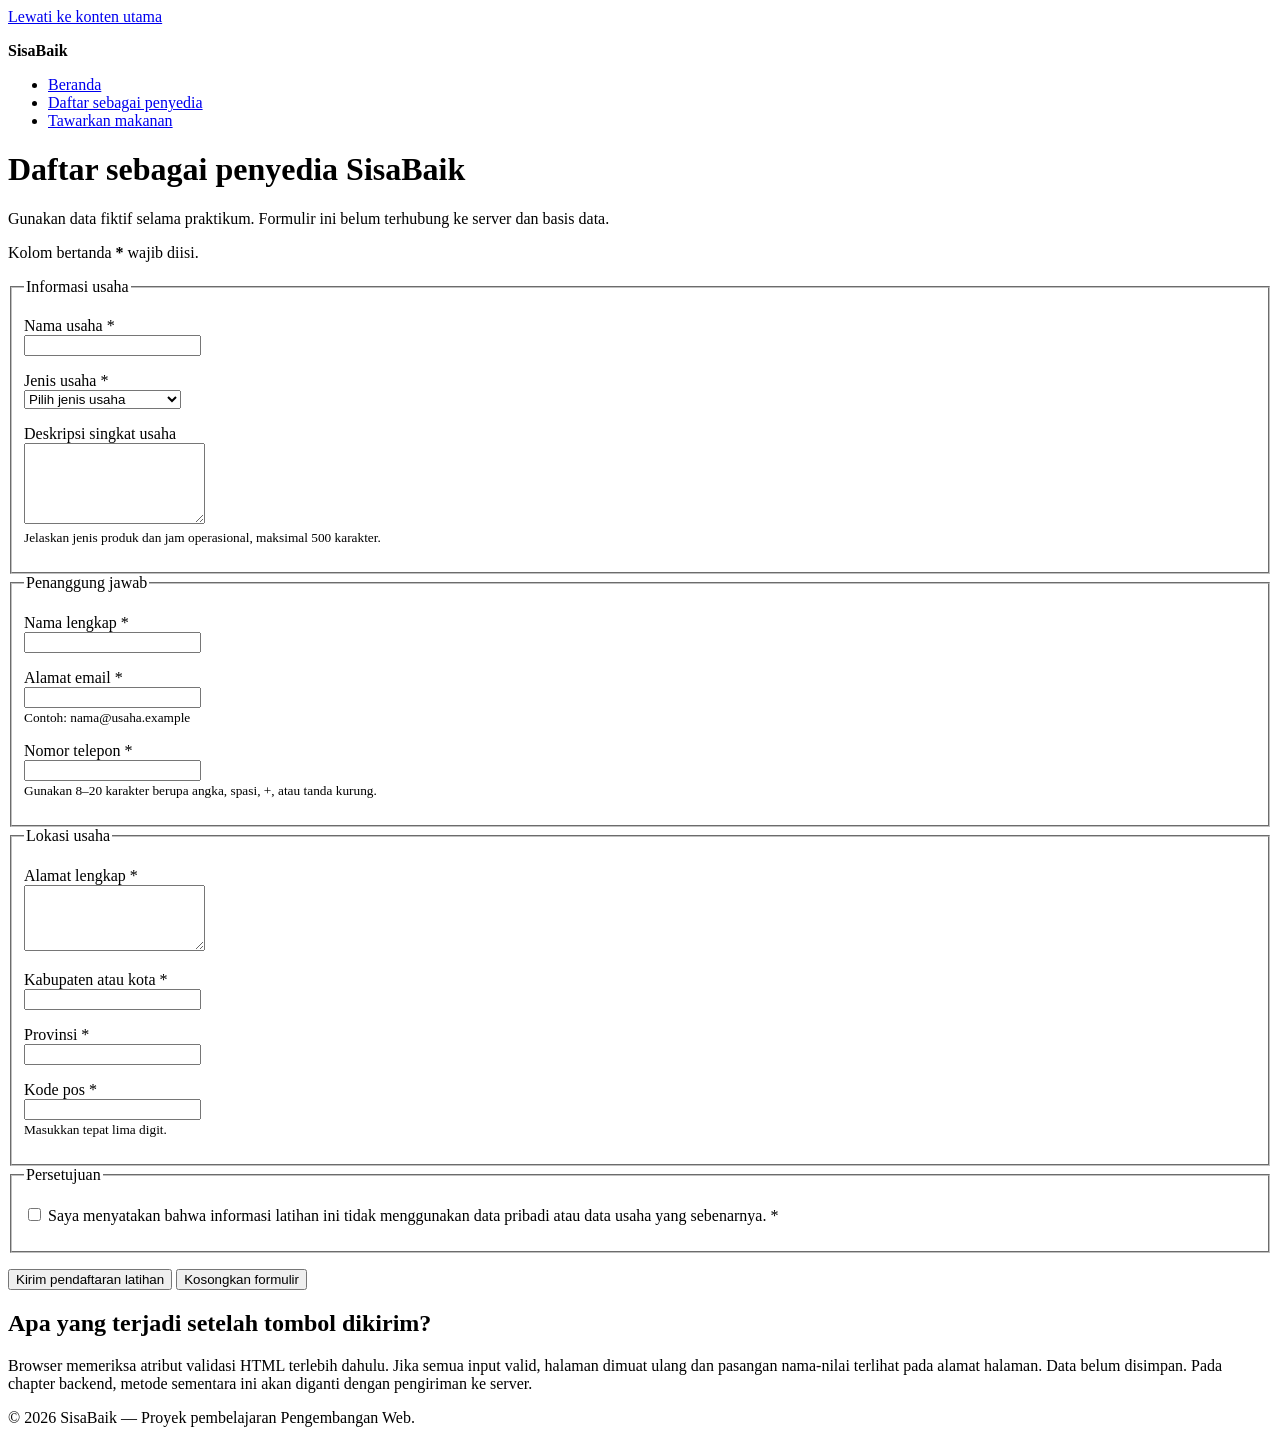
==== daftar-penyedia.html @ ca9617c3 "feat: add semantic sisabaik information page" ====
<!doctype html> 
<html lang="id"> 
  <head> 
    <meta charset="utf-8"> 
    <meta name="viewport" content="width=device-width, initial-scale=1"> 
    <meta 
      name="description" 
      content="Formulir prototipe untuk mendaftarkan usaha sebagai penyedia makanan di SisaBaik." 
    > 
    <title>Daftar Penyedia | SisaBaik</title> 
  </head> 
  <body> 
    <a href="#konten-utama">Lewati ke konten utama</a> 
 
    <header> 
      <p><strong>SisaBaik</strong></p> 
      <nav aria-label="Navigasi utama"> 
        <ul> 
          <li><a href="index.html">Beranda</a></li> 
          <li> 
            <a href="daftar-penyedia.html" aria-current="page"> 
              Daftar sebagai penyedia 
            </a> 
          </li> 
          <li><a href="tawarkan-makanan.html">Tawarkan makanan</a></li> 
        </ul> 
      </nav> 
    </header> 
 
    <main id="konten-utama" tabindex="-1"> 
      <h1>Daftar sebagai penyedia SisaBaik</h1> 
      <p> 
        Gunakan data fiktif selama praktikum. Formulir ini belum terhubung ke server dan basis data. 
      </p> 
      <p id="petunjuk-wajib">Kolom bertanda <strong>*</strong> wajib diisi.</p> 
 
      <form 
        action="daftar-penyedia.html" 
        method="get" 
        aria-describedby="petunjuk-wajib" 
      > 
        <fieldset> 
          <legend>Informasi usaha</legend> 
 
          <p> 
            <label for="nama-usaha">Nama usaha *</label><br> 
            <input 
              type="text" 
              id="nama-usaha" 
              name="nama_usaha" 
              autocomplete="organization" 
              minlength="3" 
              maxlength="100" 
              required 
            > 
          </p> 
 
          <p> 
            <label for="jenis-usaha">Jenis usaha *</label><br> 
            <select id="jenis-usaha" name="jenis_usaha" required> 
              <option value="">Pilih jenis usaha</option> 
              <option value="restoran">Restoran</option> 
              <option value="toko-roti">Toko roti</option> 
              <option value="katering">Katering</option> 
              <option value="ritel">Toko ritel</option>
                <option value="hotel">Hotel atau penginapan</option> 
              <option value="lainnya">Lainnya</option> 
            </select> 
          </p> 
 
          <p> 
            <label for="deskripsi-usaha">Deskripsi singkat usaha</label><br> 
            <textarea 
              id="deskripsi-usaha" 
              name="deskripsi_usaha" 
              rows="5" 
              maxlength="500" 
              aria-describedby="bantuan-deskripsi" 
            ></textarea><br> 
            <small id="bantuan-deskripsi"> 
              Jelaskan jenis produk dan jam operasional, maksimal 500 karakter. 
            </small> 
          </p> 
        </fieldset> 
 
        <fieldset> 
          <legend>Penanggung jawab</legend> 
 
          <p> 
            <label for="nama-penanggung-jawab">Nama lengkap *</label><br> 
            <input 
              type="text" 
              id="nama-penanggung-jawab" 
              name="nama_penanggung_jawab" 
              autocomplete="name" 
              minlength="3" 
              maxlength="100" 
              required
                  > 
          </p> 
 
          <p> 
            <label for="email">Alamat email *</label><br> 
            <input 
              type="email" 
              id="email" 
              name="email" 
              autocomplete="email" 
              maxlength="254" 
              aria-describedby="bantuan-email" 
              required 
            ><br> 
            <small id="bantuan-email">Contoh: nama@usaha.example</small> 
          </p> 
 
          <p> 
            <label for="telepon">Nomor telepon *</label><br> 
            <input 
              type="tel" 
              id="telepon" 
              name="telepon" 
              autocomplete="tel" 
              inputmode="tel" 
              pattern="[0-9+() ]{8,20}" 
              aria-describedby="bantuan-telepon" 
              required 
            ><br> 
            <small id="bantuan-telepon"> 
              Gunakan 8–20 karakter berupa angka, spasi, +, atau tanda kurung. 
            </small> 
          </p>
            </fieldset> 
 
        <fieldset> 
          <legend>Lokasi usaha</legend> 
 
          <p> 
            <label for="alamat">Alamat lengkap *</label><br> 
            <textarea 
              id="alamat" 
              name="alamat" 
              rows="4" 
              autocomplete="street-address" 
              minlength="10" 
              maxlength="250" 
              required 
            ></textarea> 
          </p> 
 
          <p> 
            <label for="kota">Kabupaten atau kota *</label><br> 
            <input 
              type="text" 
              id="kota" 
              name="kota" 
              autocomplete="address-level2" 
              maxlength="100" 
              required 
            > 
          </p> 
 
          <p> 
            <label for="provinsi">Provinsi *</label><br> 
            <input 
               type="text" 
              id="provinsi" 
              name="provinsi" 
              autocomplete="address-level1" 
              maxlength="100" 
              required 
            > 
          </p> 
 
          <p> 
            <label for="kode-pos">Kode pos *</label><br> 
            <input 
              type="text" 
              id="kode-pos" 
              name="kode_pos" 
              autocomplete="postal-code" 
              inputmode="numeric" 
              pattern="[0-9]{5}" 
              aria-describedby="bantuan-kode-pos" 
              required 
            ><br> 
            <small id="bantuan-kode-pos">Masukkan tepat lima digit.</small> 
          </p> 
        </fieldset> 
 
        <fieldset> 
          <legend>Persetujuan</legend> 
          <p> 
            <input 
              type="checkbox" 
              id="persetujuan" 
              name="persetujuan" 
              value="setuju" 
                            required 
            > 
            <label for="persetujuan"> 
              Saya menyatakan bahwa informasi latihan ini tidak menggunakan 
              data pribadi atau data usaha yang sebenarnya. * 
            </label> 
          </p> 
        </fieldset> 
 
        <p> 
          <button type="submit">Kirim pendaftaran latihan</button> 
          <button type="reset">Kosongkan formulir</button> 
        </p> 
      </form> 
 
      <section aria-labelledby="catatan-prototipe"> 
        <h2 id="catatan-prototipe">Apa yang terjadi setelah tombol dikirim?</h2> 
        <p> 
          Browser memeriksa atribut validasi HTML terlebih dahulu. Jika semua 
          input valid, halaman dimuat ulang dan pasangan nama-nilai terlihat 
          pada alamat halaman. Data belum disimpan. Pada chapter backend, 
          metode sementara ini akan diganti dengan pengiriman ke server. 
        </p> 
      </section> 
    </main> 
 
    <footer> 
      <p>&copy; 2026 SisaBaik — Proyek pembelajaran Pengembangan Web.</p> 
    </footer> 
  </body> 
</html>
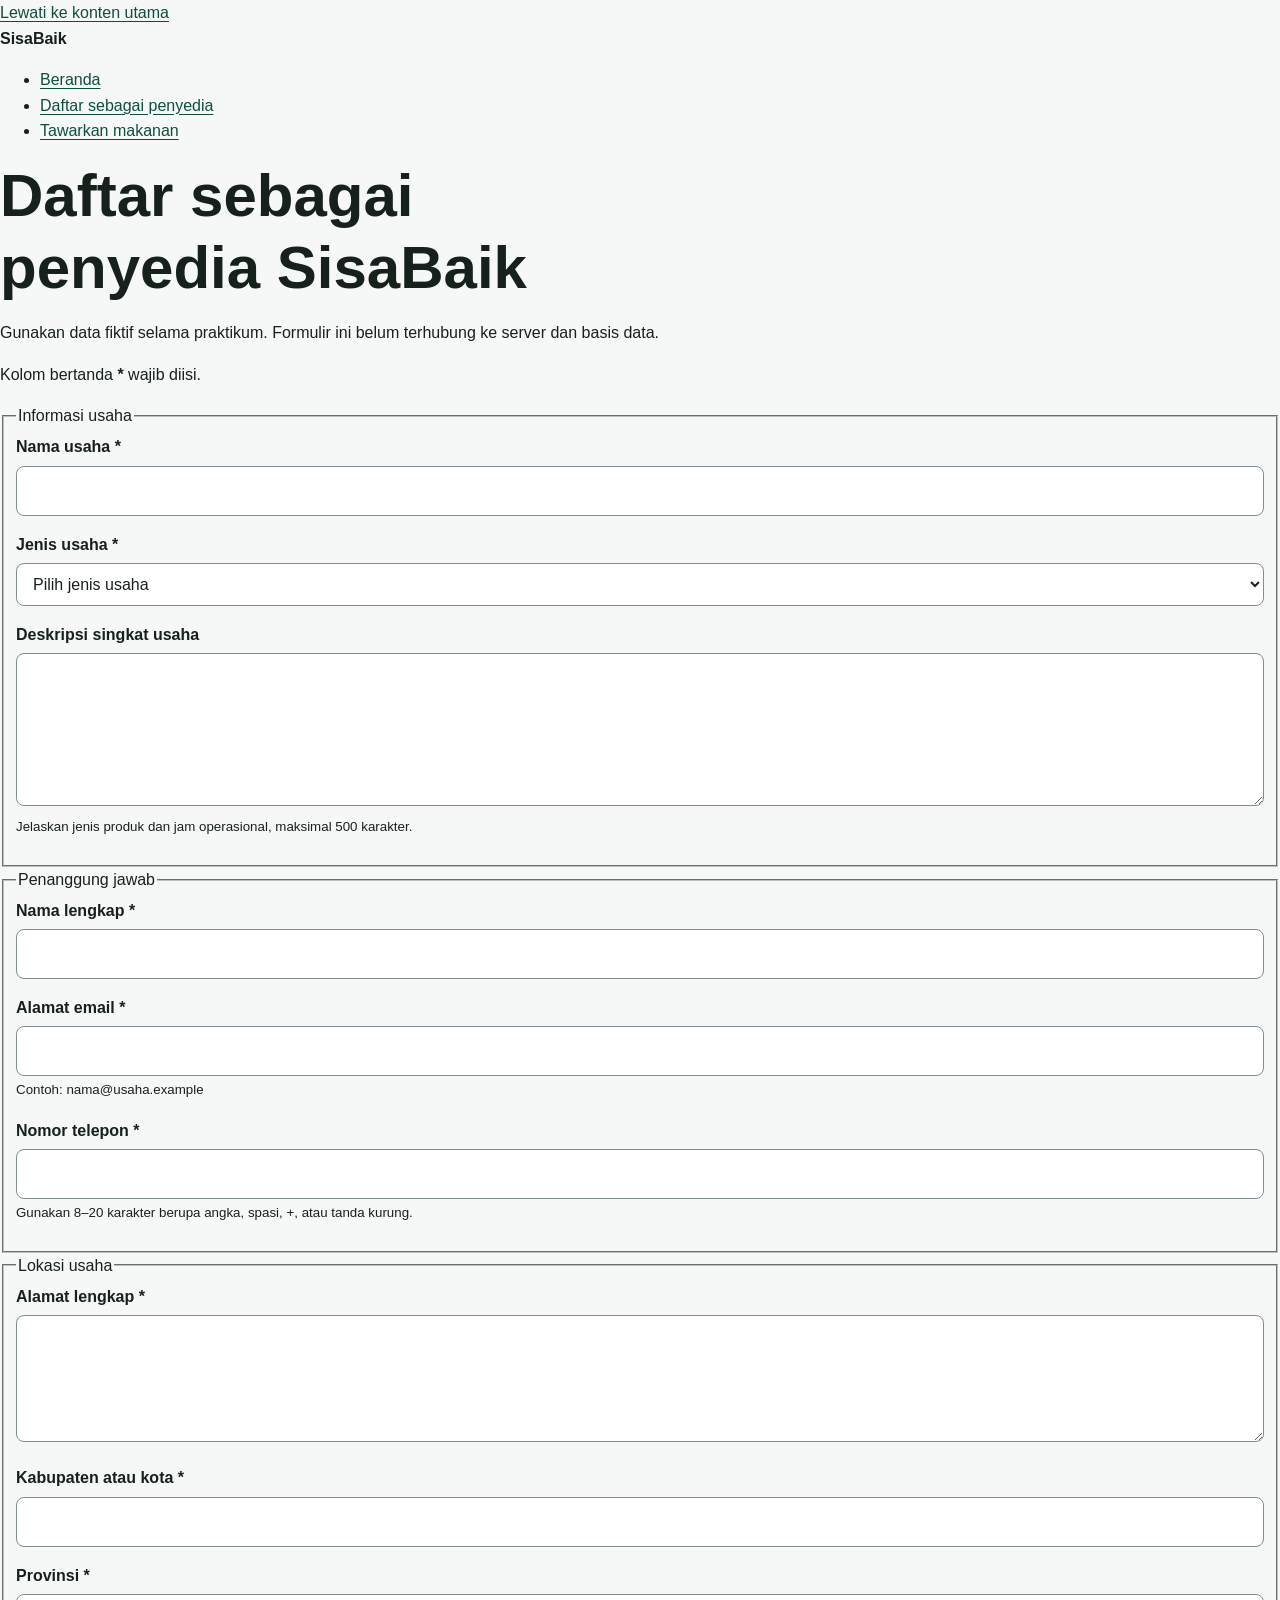
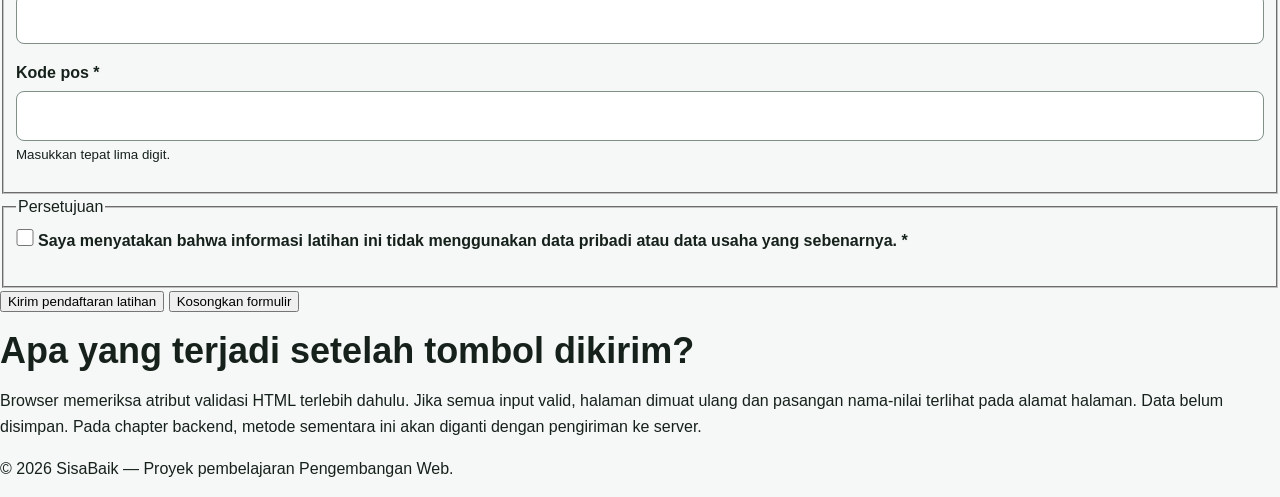
==== commit 5385b083: "feat: add responsive SisaBaik visual system" ====
--- a/daftar-penyedia.html
+++ b/daftar-penyedia.html
@@ -8,6 +8,8 @@
       content="Formulir prototipe untuk mendaftarkan usaha sebagai penyedia makanan di SisaBaik." 
     > 
     <title>Daftar Penyedia | SisaBaik</title> 
+
+    <link rel="stylesheet" href="styles.css">
   </head> 
   <body> 
     <a href="#konten-utama">Lewati ke konten utama</a> 
--- a/styles.css
+++ b/styles.css
@@ -0,0 +1,364 @@
+:root {
+ --color-primary: #176b4d;
+ --color-primary-dark: #0f4f39;
+ --color-primary-soft: #e8f5ef;
+ --color-accent: #f2b84b;
+ --color-text: #17211b;
+ --color-muted: #52615a;
+ --color-surface: #ffffff;
+ --color-background: #f5f8f6;
+ --color-border: #cbd8d1;
+ --color-danger: #a52a2a;
+ --shadow-card: 0 0.5rem 1.5rem rgb(23 33 27 / 10%);
+ --radius-small: 0.5rem;
+ --radius-medium: 0.9rem;
+ --radius-large: 1.4rem;
+ --content-width: 72rem;
+}
+*,
+*::before,
+*::after {
+ box-sizing: border-box;
+}
+html {
+ scroll-behavior: smooth;
+}
+body {
+ margin: 0;
+ background: var(--color-background);
+ color: var(--color-text);
+ font-family: Arial, Helvetica, sans-serif;
+ font-size: 1rem;
+ line-height: 1.6;
+}
+h1,
+h2,
+h3,
+p {
+ margin-block-start: 0;
+}
+h1,
+h2,
+h3 {
+ line-height: 1.2;
+}
+h1 {
+ max-width: 18ch;
+ margin-block-end: 1rem;
+ font-size: clamp(2rem, 7vw, 3.75rem);
+}
+h2 {
+ margin-block-end: 1rem;
+ font-size: clamp(1.5rem, 4vw, 2.25rem);
+}
+h3 {
+ margin-block-end: 0.6rem;
+ font-size: 1.2rem;
+}
+a {
+ color: var(--color-primary-dark);
+ text-underline-offset: 0.2em;
+}
+a:hover {
+    text-decoration-thickness: 0.18em;
+}
+:focus-visible {
+ outline: 0.2rem solid var(--color-accent);
+ outline-offset: 0.2rem;
+}
+.skip-link {
+ position: absolute;
+ inset-block-start: 0.5rem;
+ inset-inline-start: 0.5rem;
+ z-index: 100;
+ padding: 0.7rem 1rem;
+ border-radius: var(--radius-small);
+ background: var(--color-text);
+ color: var(--color-surface);
+ transform: translateY(-180%);
+}
+.skip-link:focus {
+ transform: translateY(0);
+}
+.container {
+ width: min(100% - 2rem, var(--content-width));
+ margin-inline: auto;
+}
+.site-header {
+ background: var(--color-surface);
+ border-block-end: 0.0625rem solid var(--color-border);
+}
+.header-layout {
+ display: flex;
+ flex-direction: column;
+ gap: 0.75rem;
+ padding-block: 1rem;
+} 
+.brand {
+ margin: 0;
+ color: var(--color-primary-dark);
+ font-size: 1.4rem;
+ font-weight: 700;
+}
+.nav-list {
+ display: flex;
+ flex-wrap: wrap;
+ gap: 0.5rem 1rem;
+ margin: 0;
+ padding: 0;
+ list-style: none;
+}
+.nav-list a {
+ display: inline-block;
+ padding-block: 0.35rem;
+ font-weight: 700;
+}
+.nav-list a[aria-current="page"] {
+ color: var(--color-primary);
+ text-decoration-thickness: 0.2em;
+}
+.hero {
+ padding-block: clamp(3rem, 10vw, 7rem);
+ background:
+ linear-gradient(135deg, rgb(232 245 239 / 95%), rgb(255 255 255 / 92%));
+ }
+.hero-layout {
+ display: grid;
+ gap: 2rem;
+ align-items: center;
+}
+.eyebrow {
+ margin-block-end: 0.5rem;
+ color: var(--color-primary-dark);
+ font-weight: 700;
+ letter-spacing: 0.05em;
+ text-transform: uppercase;
+}
+.lead {
+ max-width: 62ch;
+ color: var(--color-muted);
+ font-size: 1.1rem;
+}
+.hero-panel {
+ padding: 1.5rem;
+ border: 0.0625rem solid var(--color-border);
+ border-radius: var(--radius-large);
+ background: var(--color-surface);
+ box-shadow: var(--shadow-card);
+}
+.hero-panel strong {
+ display: block;
+ color: var(--color-primary-dark);
+ font-size: 2rem;
+}
+.button-group,
+.form-actions {
+ display: flex;
+ flex-wrap: wrap;
+ gap: 0.75rem;
+ align-items: center;
+}
+.button {
+ display: inline-block;
+ padding: 0.75rem 1rem;
+ border: 0.125rem solid var(--color-primary);
+ border-radius: var(--radius-small);
+ background: var(--color-primary);
+ color: var(--color-surface);
+ font: inherit;
+ font-weight: 700;
+ line-height: 1.2;
+ text-decoration: none;
+ cursor: pointer;
+}
+.button:hover {
+ background: var(--color-primary-dark);
+ border-color: var(--color-primary-dark);
+}
+.button-secondary {
+ background: transparent;
+ color: var(--color-primary-dark);
+}
+.section {
+ padding-block: clamp(2.5rem, 7vw, 5rem);
+}
+.section-alt {
+ background: var(--color-surface);
+}
+.section-intro {
+ max-width: 65ch;
+ color: var(--color-muted);
+}
+.steps-grid,
+.benefit-grid,
+.offer-grid {
+ display: grid;
+ grid-template-columns: 1fr;
+ gap: 1rem;
+}
+.card {
+ padding: 1.25rem;
+ border: 0.0625rem solid var(--color-border);
+ border-radius: var(--radius-medium);
+ background: var(--color-surface);
+ box-shadow: var(--shadow-card);
+}
+.step-number {
+ display: inline-grid;
+ width: 2.25rem;
+ height: 2.25rem;
+ margin-block-end: 0.75rem;
+ place-items: center;
+ border-radius: 50%;
+ background: var(--color-primary-soft);
+ color: var(--color-primary-dark);
+ font-weight: 700;
+}
+.offer-card {
+ display: flex;
+ flex-direction: column;
+ overflow: hidden;
+ border: 0.0625rem solid var(--color-border);
+ border-radius: var(--radius-medium);
+ background: var(--color-surface);
+ box-shadow: var(--shadow-card);
+}
+.offer-card__visual {
+ min-height: 8rem;
+ background: linear-gradient(135deg, var(--color-primary), var(--color-primary-dark));
+}
+.offer-card__content {
+ display: flex;
+ flex: 1;
+ flex-direction: column;
+ padding: 1.25rem;
+}
+.offer-card__meta {
+ color: var(--color-muted);
+}
+.offer-card__price {
+ margin-block-start: auto;
+ font-size: 1.15rem;
+}
+.badge {
+ display: inline-block;
+ width: fit-content;
+ margin-block-end: 0.75rem;
+
+  padding: 0.25rem 0.6rem;
+ border-radius: 999px;
+ background: var(--color-primary-soft);
+ color: var(--color-primary-dark);
+ font-size: 0.85rem;
+ font-weight: 700;
+}
+.notice {
+ padding: 1rem;
+ border-inline-start: 0.3rem solid var(--color-primary);
+ border-radius: var(--radius-small);
+ background: var(--color-primary-soft);
+}
+.page-heading {
+ padding-block: clamp(2.5rem, 7vw, 5rem) 2rem;
+}
+.form-card {
+ max-width: 56rem;
+ margin-block-end: 3rem;
+ padding: clamp(1rem, 4vw, 2rem);
+ border: 0.0625rem solid var(--color-border);
+ border-radius: var(--radius-large);
+ background: var(--color-surface);
+ box-shadow: var(--shadow-card);
+}
+.form-section {
+ margin: 0 0 1.5rem;
+ padding: 1.25rem;
+ border: 0.0625rem solid var(--color-border);
+ border-radius: var(--radius-medium);
+}
+.form-section legend {
+ padding-inline: 0.4rem;
+ color: var(--color-primary-dark);
+ font-size: 1.1rem;
+ font-weight: 700;
+}
+label {
+ display: inline-block;
+ margin-block-end: 0.35rem;
+ font-weight: 700;
+}
+input,
+select,
+textarea {
+ width: 100%;
+ padding: 0.7rem 0.75rem;
+ border: 0.0625rem solid #809087;
+ border-radius: var(--radius-small);
+ background: var(--color-surface);
+ color: var(--color-text);
+ font: inherit; }
+textarea {
+ resize: vertical; }
+input:focus,
+select:focus,
+textarea:focus {
+ border-color: var(--color-primary-dark);
+}
+input[type="checkbox"],
+
+input[type="radio"] {
+ width: 1.1rem;
+ height: 1.1rem;
+ margin: 0.2rem 0 0;
+ accent-color: var(--color-primary);
+}
+.required-note {
+ color: var(--color-muted);
+}
+.site-footer {
+ padding-block: 2rem;
+ background: var(--color-primary-dark);
+ color: var(--color-surface);
+}
+.site-footer a {
+ color: var(--color-surface);
+}
+.footer-layout {
+ display: flex;
+ flex-direction: column;
+ gap: 0.5rem; }
+.footer-layout p,
+.footer-layout address {
+ margin: 0; }
+@media (min-width: 48rem) {
+ .header-layout {
+ flex-direction: row;
+ justify-content: space-between;
+align-items: center;
+ }
+ .hero-layout {
+ grid-template-columns: minmax(0, 1.5fr) minmax(15rem, 0.7fr);
+ }
+ .steps-grid,
+ .benefit-grid {
+ grid-template-columns: repeat(3, minmax(0, 1fr));
+ }
+ .offer-grid {
+ grid-template-columns: repeat(2, minmax(0, 1fr));
+ }
+ .footer-layout {
+ flex-direction: row;
+ justify-content: space-between;
+ align-items: center;
+ }
+}
+@media (min-width: 68rem) {
+ .offer-grid {
+ grid-template-columns: repeat(3, minmax(0, 1fr));
+ }
+}
+@media (prefers-reduced-motion: reduce) {
+ html {
+ scroll-behavior: auto;
+ }
+}
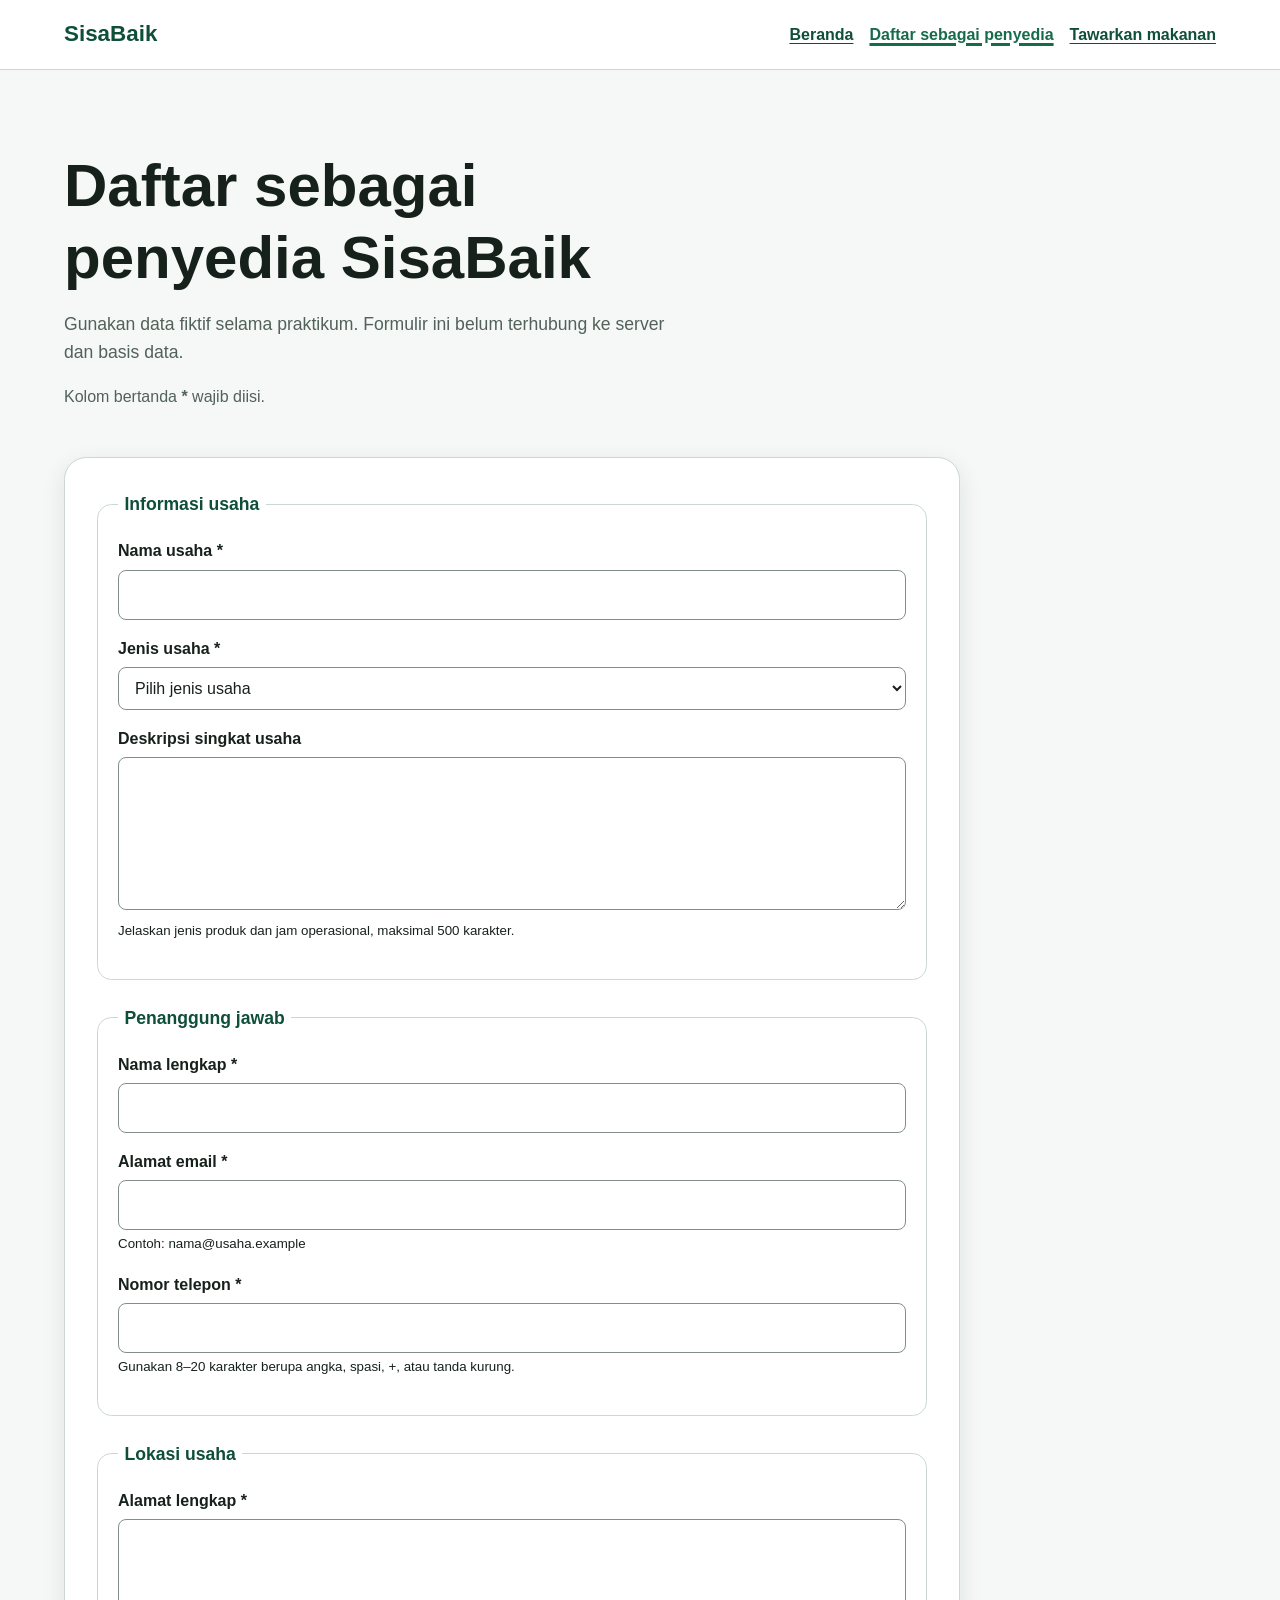
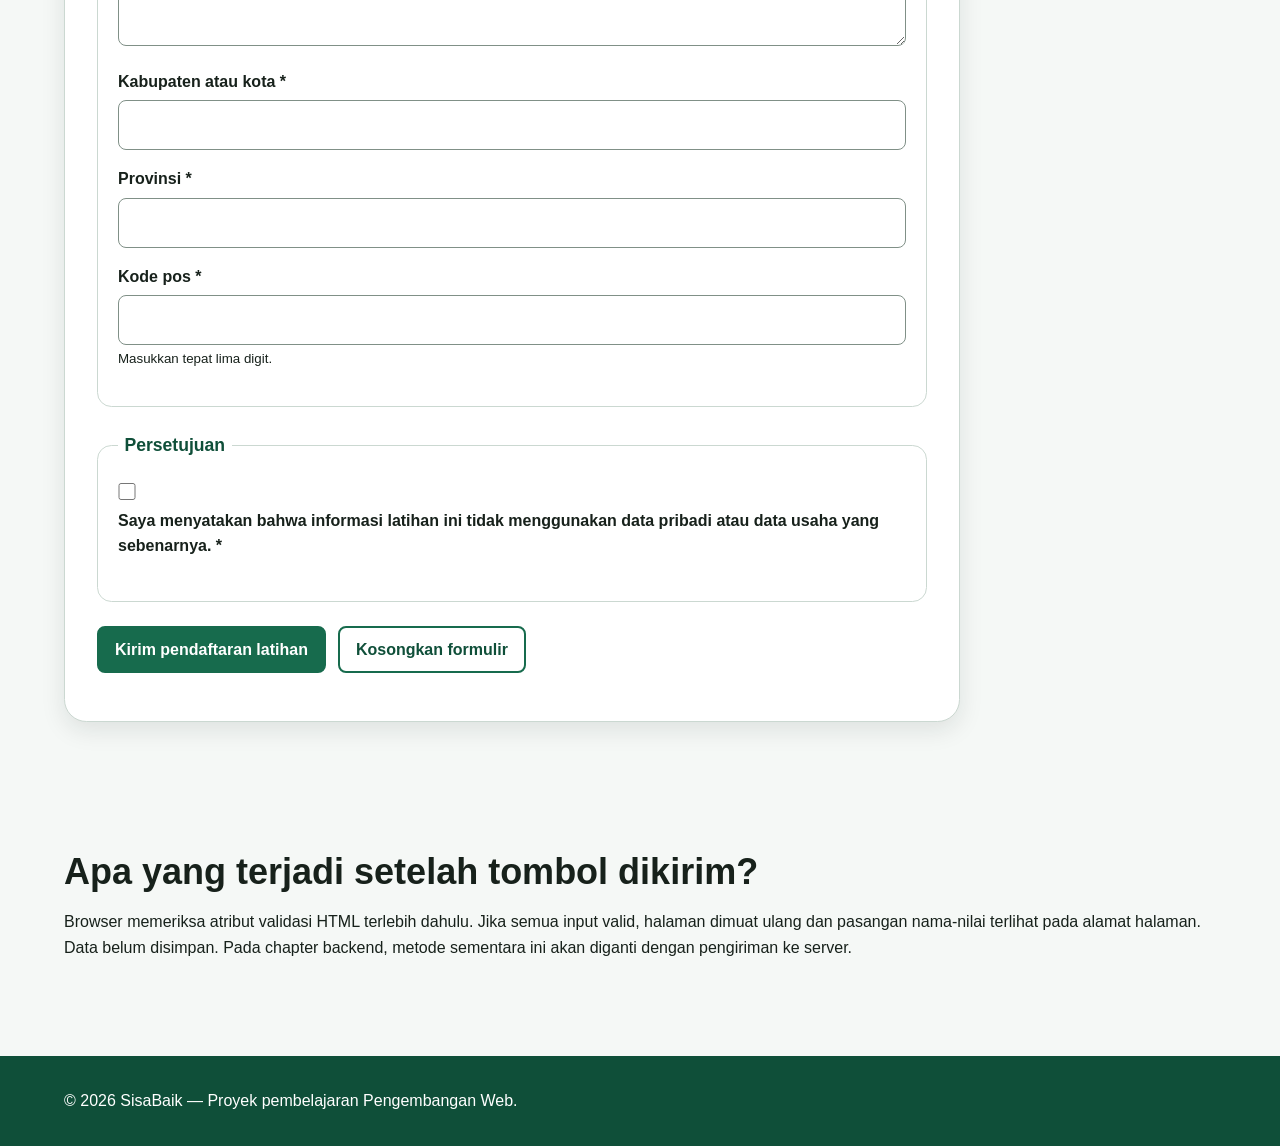
==== commit d6b66d16: "style: apply responsive layout to SisaBaik pages" ====
--- a/daftar-penyedia.html
+++ b/daftar-penyedia.html
@@ -1,230 +1,218 @@
-<!doctype html> 
-<html lang="id"> 
-  <head> 
-    <meta charset="utf-8"> 
-    <meta name="viewport" content="width=device-width, initial-scale=1"> 
-    <meta 
-      name="description" 
-      content="Formulir prototipe untuk mendaftarkan usaha sebagai penyedia makanan di SisaBaik." 
-    > 
-    <title>Daftar Penyedia | SisaBaik</title> 
-
-    <link rel="stylesheet" href="styles.css">
-  </head> 
-  <body> 
-    <a href="#konten-utama">Lewati ke konten utama</a> 
- 
-    <header> 
-      <p><strong>SisaBaik</strong></p> 
-      <nav aria-label="Navigasi utama"> 
-        <ul> 
-          <li><a href="index.html">Beranda</a></li> 
-          <li> 
-            <a href="daftar-penyedia.html" aria-current="page"> 
-              Daftar sebagai penyedia 
-            </a> 
-          </li> 
-          <li><a href="tawarkan-makanan.html">Tawarkan makanan</a></li> 
-        </ul> 
-      </nav> 
-    </header> 
- 
-    <main id="konten-utama" tabindex="-1"> 
-      <h1>Daftar sebagai penyedia SisaBaik</h1> 
-      <p> 
-        Gunakan data fiktif selama praktikum. Formulir ini belum terhubung ke server dan basis data. 
-      </p> 
-      <p id="petunjuk-wajib">Kolom bertanda <strong>*</strong> wajib diisi.</p> 
- 
-      <form 
-        action="daftar-penyedia.html" 
-        method="get" 
-        aria-describedby="petunjuk-wajib" 
-      > 
-        <fieldset> 
-          <legend>Informasi usaha</legend> 
- 
-          <p> 
-            <label for="nama-usaha">Nama usaha *</label><br> 
-            <input 
-              type="text" 
-              id="nama-usaha" 
-              name="nama_usaha" 
-              autocomplete="organization" 
-              minlength="3" 
-              maxlength="100" 
-              required 
-            > 
-          </p> 
- 
-          <p> 
-            <label for="jenis-usaha">Jenis usaha *</label><br> 
-            <select id="jenis-usaha" name="jenis_usaha" required> 
-              <option value="">Pilih jenis usaha</option> 
-              <option value="restoran">Restoran</option> 
-              <option value="toko-roti">Toko roti</option> 
-              <option value="katering">Katering</option> 
-              <option value="ritel">Toko ritel</option>
-                <option value="hotel">Hotel atau penginapan</option> 
-              <option value="lainnya">Lainnya</option> 
-            </select> 
-          </p> 
- 
-          <p> 
-            <label for="deskripsi-usaha">Deskripsi singkat usaha</label><br> 
-            <textarea 
-              id="deskripsi-usaha" 
-              name="deskripsi_usaha" 
-              rows="5" 
-              maxlength="500" 
-              aria-describedby="bantuan-deskripsi" 
-            ></textarea><br> 
-            <small id="bantuan-deskripsi"> 
-              Jelaskan jenis produk dan jam operasional, maksimal 500 karakter. 
-            </small> 
-          </p> 
-        </fieldset> 
- 
-        <fieldset> 
-          <legend>Penanggung jawab</legend> 
- 
-          <p> 
-            <label for="nama-penanggung-jawab">Nama lengkap *</label><br> 
-            <input 
-              type="text" 
-              id="nama-penanggung-jawab" 
-              name="nama_penanggung_jawab" 
-              autocomplete="name" 
-              minlength="3" 
-              maxlength="100" 
-              required
-                  > 
-          </p> 
- 
-          <p> 
-            <label for="email">Alamat email *</label><br> 
-            <input 
-              type="email" 
-              id="email" 
-              name="email" 
-              autocomplete="email" 
-              maxlength="254" 
-              aria-describedby="bantuan-email" 
-              required 
-            ><br> 
-            <small id="bantuan-email">Contoh: nama@usaha.example</small> 
-          </p> 
- 
-          <p> 
-            <label for="telepon">Nomor telepon *</label><br> 
-            <input 
-              type="tel" 
-              id="telepon" 
-              name="telepon" 
-              autocomplete="tel" 
-              inputmode="tel" 
-              pattern="[0-9+() ]{8,20}" 
-              aria-describedby="bantuan-telepon" 
-              required 
-            ><br> 
-            <small id="bantuan-telepon"> 
-              Gunakan 8–20 karakter berupa angka, spasi, +, atau tanda kurung. 
-            </small> 
-          </p>
-            </fieldset> 
- 
-        <fieldset> 
-          <legend>Lokasi usaha</legend> 
- 
-          <p> 
-            <label for="alamat">Alamat lengkap *</label><br> 
-            <textarea 
-              id="alamat" 
-              name="alamat" 
-              rows="4" 
-              autocomplete="street-address" 
-              minlength="10" 
-              maxlength="250" 
-              required 
-            ></textarea> 
-          </p> 
- 
-          <p> 
-            <label for="kota">Kabupaten atau kota *</label><br> 
-            <input 
-              type="text" 
-              id="kota" 
-              name="kota" 
-              autocomplete="address-level2" 
-              maxlength="100" 
-              required 
-            > 
-          </p> 
- 
-          <p> 
-            <label for="provinsi">Provinsi *</label><br> 
-            <input 
-               type="text" 
-              id="provinsi" 
-              name="provinsi" 
-              autocomplete="address-level1" 
-              maxlength="100" 
-              required 
-            > 
-          </p> 
- 
-          <p> 
-            <label for="kode-pos">Kode pos *</label><br> 
-            <input 
-              type="text" 
-              id="kode-pos" 
-              name="kode_pos" 
-              autocomplete="postal-code" 
-              inputmode="numeric" 
-              pattern="[0-9]{5}" 
-              aria-describedby="bantuan-kode-pos" 
-              required 
-            ><br> 
-            <small id="bantuan-kode-pos">Masukkan tepat lima digit.</small> 
-          </p> 
-        </fieldset> 
- 
-        <fieldset> 
-          <legend>Persetujuan</legend> 
-          <p> 
-            <input 
-              type="checkbox" 
-              id="persetujuan" 
-              name="persetujuan" 
-              value="setuju" 
-                            required 
-            > 
-            <label for="persetujuan"> 
-              Saya menyatakan bahwa informasi latihan ini tidak menggunakan 
-              data pribadi atau data usaha yang sebenarnya. * 
-            </label> 
-          </p> 
-        </fieldset> 
- 
-        <p> 
-          <button type="submit">Kirim pendaftaran latihan</button> 
-          <button type="reset">Kosongkan formulir</button> 
-        </p> 
-      </form> 
- 
-      <section aria-labelledby="catatan-prototipe"> 
-        <h2 id="catatan-prototipe">Apa yang terjadi setelah tombol dikirim?</h2> 
-        <p> 
-          Browser memeriksa atribut validasi HTML terlebih dahulu. Jika semua 
-          input valid, halaman dimuat ulang dan pasangan nama-nilai terlihat 
-          pada alamat halaman. Data belum disimpan. Pada chapter backend, 
-          metode sementara ini akan diganti dengan pengiriman ke server. 
-        </p> 
-      </section> 
-    </main> 
- 
-    <footer> 
-      <p>&copy; 2026 SisaBaik — Proyek pembelajaran Pengembangan Web.</p> 
-    </footer> 
-  </body> 
+<!doctype html>
+<html lang="id">
+ <head>
+ <meta charset="utf-8">
+ <meta name="viewport" content="width=device-width, initial-scale=1">
+ <meta
+ name="description"
+ content="Formulir prototipe untuk mendaftarkan usaha sebagai penyedia makanan di SisaBaik."
+ >
+ <title>Daftar Penyedia | SisaBaik</title>
+ <link rel="stylesheet" href="styles.css">
+ </head>
+ <body>
+ <a class="skip-link" href="#konten-utama">Lewati ke konten utama</a>
+ <header class="site-header">
+ <div class="container header-layout">
+ <p class="brand">SisaBaik</p>
+ <nav aria-label="Navigasi utama">
+ <ul class="nav-list">
+ <li><a href="index.html">Beranda</a></li>
+ <li>
+ <a href="daftar-penyedia.html" aria-current="page">
+ Daftar sebagai penyedia
+ </a>
+ </li>
+ <li><a href="tawarkan-makanan.html">Tawarkan makanan</a></li>
+ </ul>
+ </nav>
+ </div>
+ </header>
+ <main class="container" id="konten-utama" tabindex="-1">
+ <div class="page-heading">
+ <h1>Daftar sebagai penyedia SisaBaik</h1>
+ <p class="lead">
+Gunakan data fiktif selama praktikum. Formulir ini belum terhubung ke
+ server dan basis data.
+ </p>
+ <p class="required-note" id="petunjuk-wajib">Kolom bertanda <strong>*</strong> wajib diisi.</p>
+ </div>
+ <form
+ class="form-card"
+ action="daftar-penyedia.html"
+ method="get"
+ aria-describedby="petunjuk-wajib"
+ >
+ <fieldset class="form-section">
+ <legend>Informasi usaha</legend>
+ <p>
+ <label for="nama-usaha">Nama usaha *</label><br>
+ <input
+ type="text"
+ id="nama-usaha"
+ name="nama_usaha"
+ autocomplete="organization"
+ minlength="3"
+ maxlength="100"
+ required
+ >
+ </p>
+ <p>
+ <label for="jenis-usaha">Jenis usaha *</label><br>
+ <select id="jenis-usaha" name="jenis_usaha" required>
+ <option value="">Pilih jenis usaha</option>
+ <option value="restoran">Restoran</option>
+ <option value="toko-roti">Toko roti</option>
+ <option value="katering">Katering</option>
+ <option value="ritel">Toko ritel</option>
+<option value="hotel">Hotel atau penginapan</option>
+ <option value="lainnya">Lainnya</option>
+ </select>
+ </p>
+ <p>
+ <label for="deskripsi-usaha">Deskripsi singkat usaha</label><br>
+ <textarea
+ id="deskripsi-usaha"
+ name="deskripsi_usaha"
+ rows="5"
+ maxlength="500"
+ aria-describedby="bantuan-deskripsi"
+ ></textarea><br>
+ <small id="bantuan-deskripsi">
+ Jelaskan jenis produk dan jam operasional, maksimal 500 karakter.
+ </small>
+ </p>
+ </fieldset>
+ <fieldset class="form-section">
+ <legend>Penanggung jawab</legend>
+ <p>
+ <label for="nama-penanggung-jawab">Nama lengkap *</label><br>
+ <input
+ type="text"
+ id="nama-penanggung-jawab"
+ name="nama_penanggung_jawab"
+ autocomplete="name"
+ minlength="3"
+ maxlength="100"
+ required
+ >
+ </p>
+<p>
+ <label for="email">Alamat email *</label><br>
+ <input
+ type="email"
+ id="email"
+ name="email"
+ autocomplete="email"
+ maxlength="254"
+ aria-describedby="bantuan-email"
+ required
+ ><br>
+ <small id="bantuan-email">Contoh: nama@usaha.example</small>
+ </p>
+ <p>
+ <label for="telepon">Nomor telepon *</label><br>
+ <input
+ type="tel"
+ id="telepon"
+ name="telepon"
+ autocomplete="tel"
+ inputmode="tel"
+ pattern="[0-9+() ]{8,20}"
+ aria-describedby="bantuan-telepon"
+ required
+ ><br>
+ <small id="bantuan-telepon">
+ Gunakan 8–20 karakter berupa angka, spasi, +, atau tanda kurung.
+ </small>
+ </p>
+ </fieldset>
+ <fieldset class="form-section">
+ <legend>Lokasi usaha</legend>
+ <p>
+<label for="alamat">Alamat lengkap *</label><br>
+ <textarea
+ id="alamat"
+ name="alamat"
+ rows="4"
+ autocomplete="street-address"
+ minlength="10"
+ maxlength="250"
+ required
+ ></textarea>
+ </p>
+ <p>
+ <label for="kota">Kabupaten atau kota *</label><br>
+ <input
+ type="text"
+ id="kota"
+ name="kota"
+ autocomplete="address-level2"
+ maxlength="100"
+ required
+ >
+ </p>
+ <p>
+ <label for="provinsi">Provinsi *</label><br>
+ <input
+ type="text"
+ id="provinsi"
+ name="provinsi"
+ autocomplete="address-level1"
+ maxlength="100"
+ required
+ >
+ </p>
+<p>
+ <label for="kode-pos">Kode pos *</label><br>
+ <input
+ type="text"
+ id="kode-pos"
+ name="kode_pos"
+ autocomplete="postal-code"
+ inputmode="numeric"
+ pattern="[0-9]{5}"
+ aria-describedby="bantuan-kode-pos"
+ required
+ ><br>
+ <small id="bantuan-kode-pos">Masukkan tepat lima digit.</small>
+ </p>
+ </fieldset>
+ <fieldset class="form-section">
+ <legend>Persetujuan</legend>
+ <p>
+ <input
+ type="checkbox"
+ id="persetujuan"
+ name="persetujuan"
+ value="setuju"
+ required
+ >
+ <label for="persetujuan">
+ Saya menyatakan bahwa informasi latihan ini tidak menggunakan
+ data pribadi atau data usaha yang sebenarnya. *
+ </label>
+ </p>
+ </fieldset>
+ <p class="form-actions">
+ <button class="button" type="submit">Kirim pendaftaran latihan</button>
+ <button class="button button-secondary" type="reset">Kosongkan formulir</button>
+</p>
+ </form>
+ <section class="section" aria-labelledby="catatan-prototipe">
+ <h2 id="catatan-prototipe">Apa yang terjadi setelah tombol dikirim?</h2>
+ <p>
+ Browser memeriksa atribut validasi HTML terlebih dahulu. Jika semua
+ input valid, halaman dimuat ulang dan pasangan nama-nilai terlihat
+ pada alamat halaman. Data belum disimpan. Pada chapter backend,
+ metode sementara ini akan diganti dengan pengiriman ke server.
+ </p>
+ </section>
+ </main>
+ <footer class="site-footer">
+ <div class="container footer-layout">
+ <p>&copy; 2026 SisaBaik — Proyek pembelajaran Pengembangan Web.</p>
+ </div>
+ </footer>
+ </body>
 </html>
